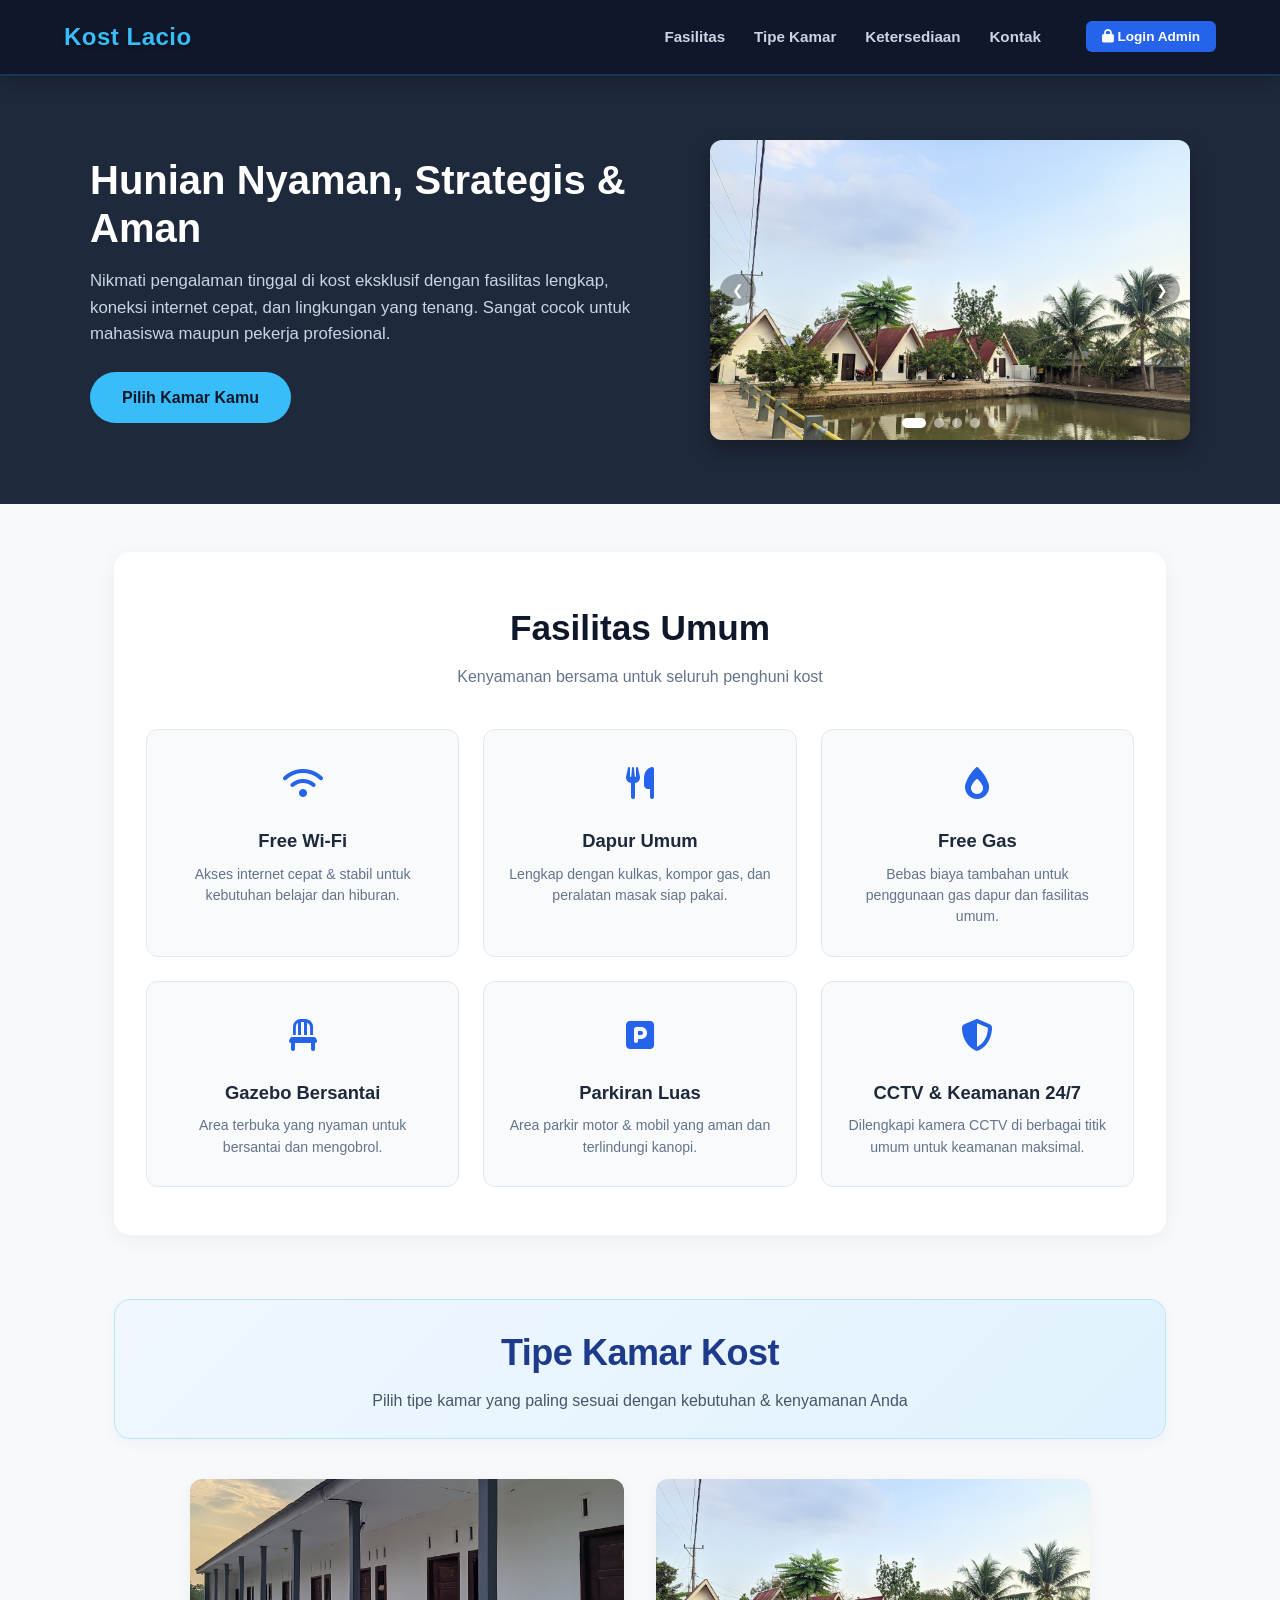
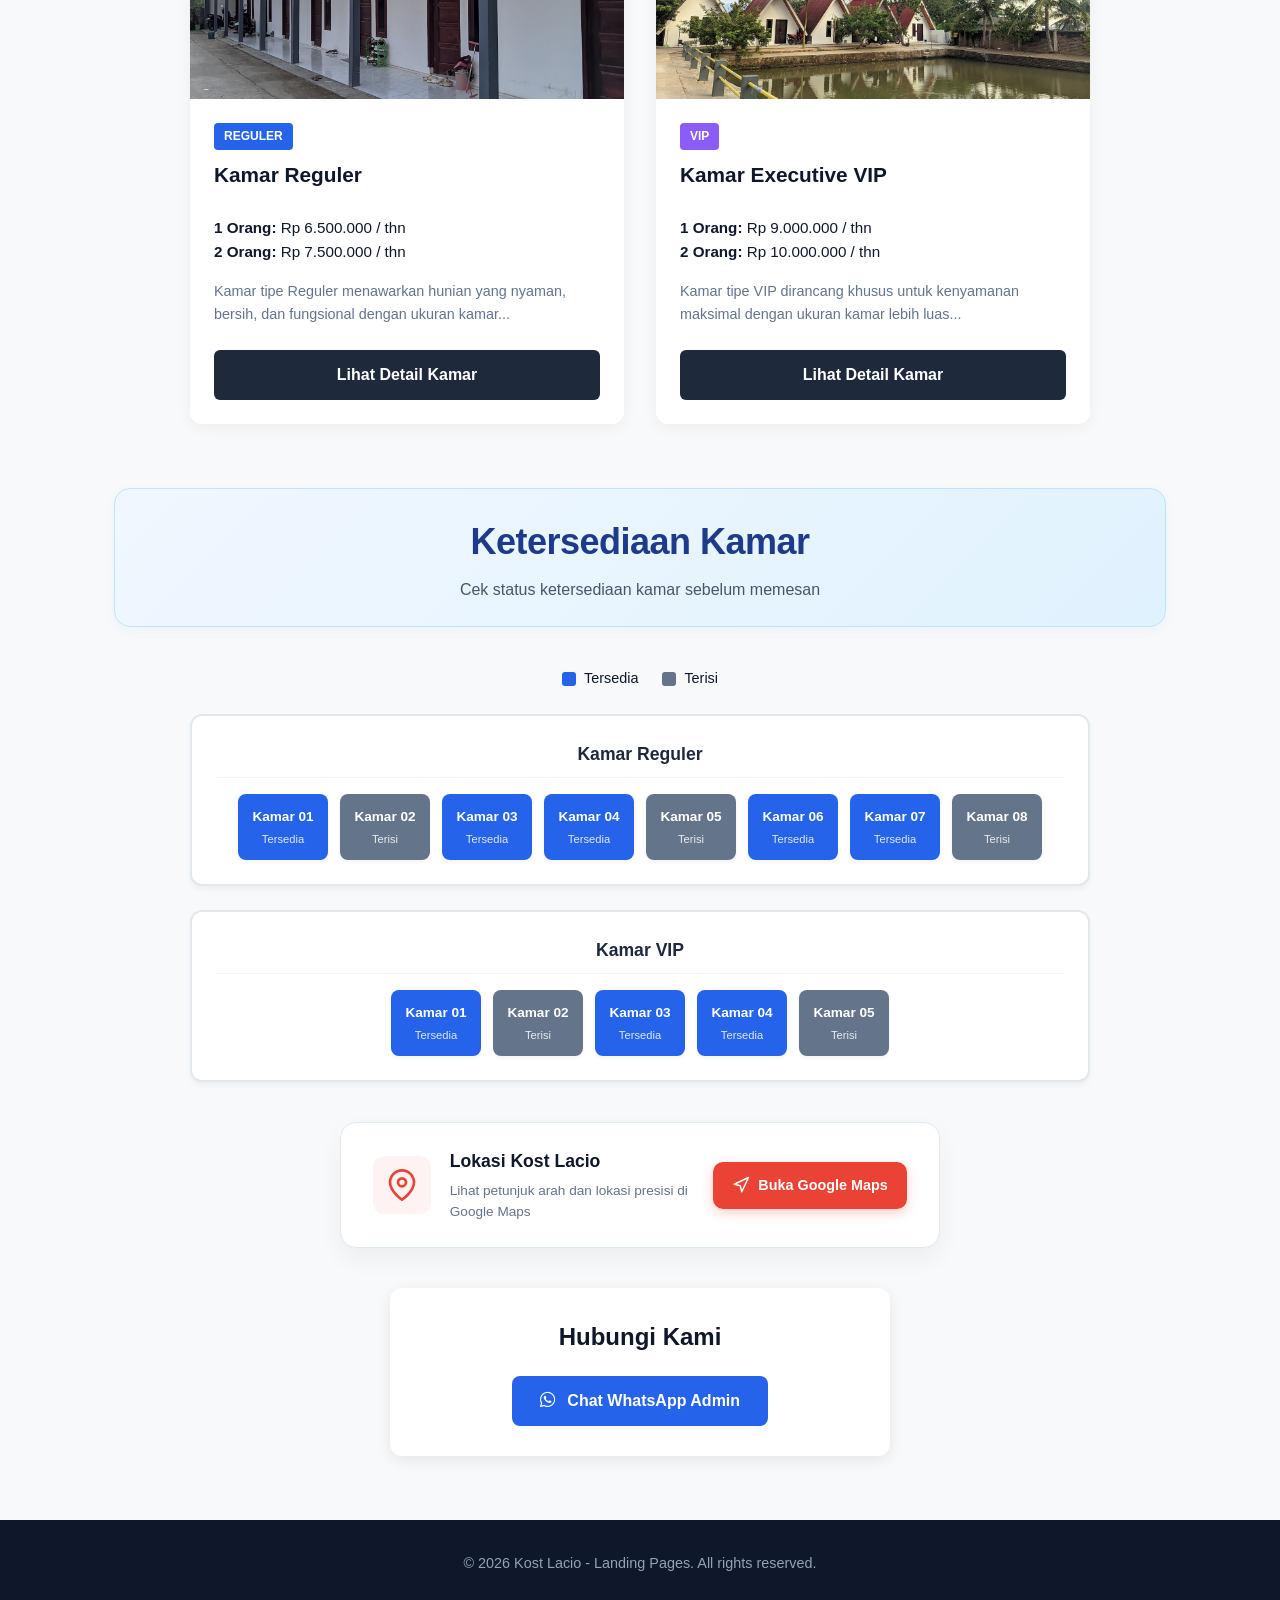
==== Frontend/index.html @ b0e67c7b "Update frontend: modal form kamar baru tanpa reload" ====
<!DOCTYPE html>
<html lang="id">

<head>
    <meta charset="UTF-8">
    <meta name="viewport" content="width=device-width, initial-scale=1.0">
    <title>Sistem Informasi & Manajemen Kost - Kost Lacio</title>
    <link rel="stylesheet" href="assets/css/style.css">
    <link rel="stylesheet" href="https://cdnjs.cloudflare.com/ajax/libs/font-awesome/6.4.0/css/all.min.css">

    <!-- Open Graph / WhatsApp Preview -->
    <meta property="og:title" content="Kost Exquisite - Hunian Nyaman & Strategis">
    <meta property="og:description"
        content="Sewa kamar kost eksklusif dengan fasilitas lengkap, Wi-Fi cepat, dan lokasi strategis.">
    <meta property="og:image" content="assets/images/hero-bg.jpg">
</head>

<body>

    <!-- Header & Navigasi -->
    <header>
        <div class="logo">Kost Lacio</div>

        <button class="menu-toggle" id="mobile-menu" aria-label="Toggle Navigation">
            <span class="bar"></span>
            <span class="bar"></span>
            <span class="bar"></span>
        </button>

        <nav>
            <ul id="nav-list">
                <li><a href="#fasilitas">Fasilitas</a></li>
                <li><a href="#kamar">Tipe Kamar</a></li>
                <li><a href="#ketersediaan">Ketersediaan</a></li>
                <li><a href="#kontak">Kontak</a></li>

                <!-- PERUBAHAN: Tombol Login & Logout Admin dipindahkan ke Navbar Kanan Atas -->
                <li class="nav-admin-item">
                    <button id="btnOpenLogin" class="btn-admin-nav"
                        onclick="const modalOpen = document.getElementById('loginModal') || document.getElementById('LoginModal'); modalOpen.classList.remove('hidden'); modalOpen.style.setProperty('display', 'flex', 'important');">
                        <i class="fas fa-lock"></i> Login Admin
                    </button>
                    <button id="btnLogoutAdmin" class="btn-admin-nav btn-logout admin-only hidden"
                        onclick="logoutAdmin()">
                        <i class="fas fa-sign-out-alt"></i> Keluar Admin
                    </button>
                </li>
            </ul>
        </nav>
    </header>

    <!-- Hero / Profile Section -->
    <section class="hero-profile">
        <div class="hero-container">
            <div class="hero-text">
                <h1>Hunian Nyaman, Strategis & Aman</h1>
                <p>Nikmati pengalaman tinggal di kost eksklusif dengan fasilitas lengkap, koneksi internet cepat, dan
                    lingkungan yang tenang. Sangat cocok untuk mahasiswa maupun pekerja profesional.</p>
                <a href="#kamar" class="btn-cta">Pilih Kamar Kamu</a>
            </div>
            <div class="hero-image-box">
                <!-- List 5 Gambar -->
                <div class="hero-slide active">
                    <img class="img-hero-1" src="assets/images/hero/hero-1.jpeg" alt="Profil Kost Lacio 1"
                        onerror="this.src='https://via.placeholder.com/500x350?text=Foto+Profil+1'">
                </div>
                <div class="hero-slide">
                    <img class="img-hero-2" src="assets/images/hero/hero-2.jpeg" alt="Profil Kost Lacio 2"
                        onerror="this.src='https://via.placeholder.com/500x350?text=Foto+Profil+2'">
                </div>
                <div class="hero-slide">
                    <img class="img-hero-3" src="assets/images/hero/hero-3.jpeg" alt="Profil Kost Lacio 3"
                        onerror="this.src='https://via.placeholder.com/500x350?text=Foto+Profil+3'">
                </div>
                <div class="hero-slide">
                    <img class="img-hero-4" src="assets/images/hero/hero-4.jpeg" alt="Profil Kost Lacio 4"
                        onerror="this.src='https://via.placeholder.com/500x350?text=Foto+Profil+4'">
                </div>
                <div class="hero-slide">
                    <img class="img-hero-5" src="assets/images/hero/hero-5.jpeg" alt="Profil Kost Lacio 5"
                        onerror="this.src='https://via.placeholder.com/500x350?text=Foto+Profil+5'">
                </div>

                <!-- Tombol Navigasi Panah Kiri/Kanan -->
                <button class="slider-btn prev-btn" onclick="moveSlide(-1)">&#10094;</button>
                <button class="slider-btn next-btn" onclick="moveSlide(1)">&#10095;</button>

                <!-- Indicator Dots -->
                <div class="slider-dots">
                    <span class="dot active" onclick="currentSlide(0)"></span>
                    <span class="dot" onclick="currentSlide(1)"></span>
                    <span class="dot" onclick="currentSlide(2)"></span>
                    <span class="dot" onclick="currentSlide(3)"></span>
                    <span class="dot" onclick="currentSlide(4)"></span>
                </div>
            </div>
        </div>
    </section>

    <div class="container">

        <!-- 1. Section Fasilitas -->
        <section class="facilities-section-main" id="fasilitas">
            <div class="section-header-center">
                <h2>Fasilitas Umum</h2>
                <p>Kenyamanan bersama untuk seluruh penghuni kost</p>
            </div>

            <div class="facilities-grid">
                <div class="facility-card">
                    <div class="facility-icon"><i class="fas fa-wifi"></i></div>
                    <h3>Free Wi-Fi</h3>
                    <p>Akses internet cepat & stabil untuk kebutuhan belajar dan hiburan.</p>
                </div>

                <div class="facility-card">
                    <div class="facility-icon"><i class="fas fa-utensils"></i></div>
                    <h3>Dapur Umum</h3>
                    <p>Lengkap dengan kulkas, kompor gas, dan peralatan masak siap pakai.</p>
                </div>

                <div class="facility-card">
                    <div class="facility-icon"><i class="fas fa-burn"></i></div>
                    <h3>Free Gas</h3>
                    <p>Bebas biaya tambahan untuk penggunaan gas dapur dan fasilitas umum.</p>
                </div>

                <div class="facility-card">
                    <div class="facility-icon"><i class="fas fa-chair"></i></div>
                    <h3>Gazebo Bersantai</h3>
                    <p>Area terbuka yang nyaman untuk bersantai dan mengobrol.</p>
                </div>

                <div class="facility-card">
                    <div class="facility-icon"><i class="fas fa-parking"></i></div>
                    <h3>Parkiran Luas</h3>
                    <p>Area parkir motor & mobil yang aman dan terlindungi kanopi.</p>
                </div>

                <div class="facility-card">
                    <div class="facility-icon"><i class="fas fa-shield-alt"></i></div>
                    <h3>CCTV & Keamanan 24/7</h3>
                    <p>Dilengkapi kamera CCTV di berbagai titik umum untuk keamanan maksimal.</p>
                </div>
            </div>
        </section>

        <!-- 2. Section Tipe Kamar (Reguler & VIP) -->
        <section id="kamar" style="margin-top: 4rem;">
            <div class="section-title-badge">
                <h2>Tipe Kamar Kost</h2>
                <p>Pilih tipe kamar yang paling sesuai dengan kebutuhan & kenyamanan Anda</p>
            </div>

            <div class="room-grid-two">
                <!-- Kamar Reguler -->
                <div class="room-card">
                    <img src="assets/images/rooms/reguler-1.jpeg" alt="Kamar Reguler"
                        onerror="this.src='https://via.placeholder.com/500x300?text=Kamar+Reguler'">
                    <div class="room-card-body">
                        <span class="badge-type badge-reguler">Reguler</span>
                        <h3>Kamar Reguler</h3>

                        <div class="room-price-info" style="margin: 1rem 0; font-size: 0.95rem;">
                            <div>
                                <strong>1 Orang:</strong>
                                <span id="harga-reguler-1">Rp 6.500.000</span> <span>/ thn</span>
                            </div>
                            <div>
                                <strong>2 Orang:</strong>
                                <span id="harga-reguler-2">Rp 7.500.000</span> <span>/ thn</span>
                            </div>
                        </div>

                        <p style="font-size: 0.9rem; color: #64748b; margin-bottom: 1.5rem;">Kamar tipe Reguler
                            menawarkan hunian yang nyaman, bersih, dan fungsional dengan ukuran kamar...</p>

                        <a href="pages/detail-reguler.html" class="btn-detail">Lihat Detail Kamar</a>
                    </div>
                </div>

                <!-- Kamar VIP -->
                <div class="room-card">
                    <img src="assets/images/rooms/vip-1.jpeg" alt="Kamar VIP"
                        onerror="this.src='https://via.placeholder.com/500x300?text=Kamar+VIP'">
                    <div class="room-card-body">
                        <span class="badge-type badge-vip">VIP</span>
                        <h3>Kamar Executive VIP</h3>

                        <div class="room-price-info" style="margin: 1rem 0; font-size: 0.95rem;">
                            <div>
                                <strong>1 Orang:</strong>
                                <span id="harga-vip-1">Rp 9.000.000</span> <span>/ thn</span>
                            </div>
                            <div>
                                <strong>2 Orang:</strong>
                                <span id="harga-vip-2">Rp 10.000.000</span> <span>/ thn</span>
                            </div>
                        </div>

                        <p style="font-size: 0.9rem; color: #64748b; margin-bottom: 1.5rem;">Kamar tipe VIP dirancang
                            khusus untuk kenyamanan maksimal dengan ukuran kamar lebih luas...</p>

                        <a href="pages/detail-vip.html" class="btn-detail">Lihat Detail Kamar</a>
                    </div>
                </div>
            </div>
        </section>

        <!-- 3. Section Ketersediaan (Denah Kamar) -->
        <section id="ketersediaan" class="rooms-section" style="margin-top: 4rem;">
            <div class="section-title-badge">
                <h2>Ketersediaan Kamar</h2>
                <p>Cek status ketersediaan kamar sebelum memesan</p>
            </div>

            <!-- Legenda Status -->
            <div class="status-legend">
                <div class="legend-item">
                    <span class="status-dot status-available"></span>
                    <span>Tersedia</span>
                </div>
                <div class="legend-item">
                    <span class="status-dot status-occupied"></span>
                    <span>Terisi</span>
                </div>
            </div>

            <!-- Wadah Denah Kamar -->
            <div class="denah-container">
                <div class="denah-box">
                    <h3 class="denah-title">Kamar Reguler</h3>
                    <div id="grid-reguler" class="door-grid"></div>
                </div>

                <div class="denah-box">
                    <h3 class="denah-title">Kamar VIP</h3>
                    <div id="grid-vip" class="door-grid"></div>
                </div>
            </div>

            <div class="admin-controls admin-only hidden" style="margin: 30px 0; text-align: center;">
                <button id="btnSaveAdmin" class="btn-save" onclick="saveRoomChanges()"
                    style="background-color: #22c55e; color: white; padding: 12px 24px; border: none; border-radius: 8px; cursor: pointer; font-weight: bold; font-size: 15px;">
                    Simpan Perubahan ke Database
                </button>
            </div>
        </section>

        <!-- Section Lokasi Google Maps -->
        <div class="location-card">
            <div class="location-icon">
                <svg xmlns="http://www.w3.org/2000/svg" width="32" height="32" viewBox="0 0 24 24" fill="none"
                    stroke="#ea4335" stroke-width="2" stroke-linecap="round" stroke-linejoin="round">
                    <path d="M21 10c0 7-9 13-9 13s-9-6-9-13a9 9 0 0 1 18 0z"></path>
                    <circle cx="12" cy="10" r="3"></circle>
                </svg>
            </div>
            <div class="location-info">
                <h3>Lokasi Kost Lacio</h3>
                <p>Lihat petunjuk arah dan lokasi presisi di Google Maps</p>
            </div>
            <a href="https://maps.app.goo.gl/49SnFGxSw6eWuuzE7" target="_blank" rel="noopener" class="btn-maps">
                <svg xmlns="http://www.w3.org/2000/svg" width="18" height="18" viewBox="0 0 24 24" fill="none"
                    stroke="currentColor" stroke-width="2" stroke-linecap="round" stroke-linejoin="round">
                    <polygon points="3 11 22 2 13 21 11 13 3 11"></polygon>
                </svg>
                Buka Google Maps
            </a>
        </div>

        <!-- 4. Section Kontak -->
        <section id="kontak" class="contact-section" style="margin-top: 2rem;">
            <div class="contact-card">
                <h2>Hubungi Kami</h2>

                <a href="#" id="btn-wa-contact" target="_blank" rel="noopener" class="btn-blue-wa">
                    <i class="fab fa-whatsapp"></i> Chat WhatsApp Admin
                </a>
            </div>
        </section>

    </div>

    <!-- Footer -->
    <footer>
        <p>&copy; 2026 Kost Lacio - Landing Pages. All rights reserved.</p>

        <!-- Indicator Status Mode Admin di Footer -->
        <div id="adminBadge" class="admin-badge admin-only hidden">
            ⚙️ Anda sedang dalam Mode Admin
        </div>
    </footer>

    <!-- Modal Login -->
    <div id="loginModal" class="modal-overlay hidden">
        <div class="modal-card">
            <h3>Login Admin Kost</h3>
            <form id="formLogin">
                <input type="text" placeholder="Username" required>
                <input type="password" placeholder="Password" required>
                <div class="modal-actions">
                    <button type="submit" id="btnLoginAction">Masuk</button>
                    <button type="button" class="btn-close" id="btnCloseModal"
                        onclick="const modalClose = document.getElementById('loginModal') || document.getElementById('LoginModal'); modalClose.classList.add('hidden'); modalClose.style.setProperty('display', 'none', 'important');">
                        Batal
                    </button>
                </div>
            </form>
        </div>
    </div>

    <div id="customAlertModal" class="custom-modal-overlay hidden">
        <div class="custom-modal-box">
            <div id="customModalIcon" class="custom-modal-icon"></div>
            <h3 id="customModalTitle" class="custom-modal-title">Notifikasi</h3>
            <p id="customModalMessage" class="custom-modal-message">Pesan notifikasi di sini.</p>
            <button id="customModalBtn" class="custom-modal-btn" onclick="closeCustomAlert()">OK</button>
        </div>
    </div>

    <!-- Modal Pop-up Zoom Foto (Universal) -->
    <div id="imageZoomModal" class="image-zoom-modal" onclick="closeImageZoom()">
        <span class="image-zoom-close" onclick="closeImageZoom()">&times;</span>
        <img id="zoomedImage" src="" alt="Zoomed Image" onclick="event.stopPropagation()">
    </div>

    <!-- Modal Tambah Kamar -->
    <div id="modalTambahKamar" class="modal-overlay hidden">
        <div class="modal-content">
            <div class="modal-header">
                <h3 id="modalTitle">Tambah Kamar Baru</h3>
                <button class="btn-close" onclick="closeModalTambah()">&times;</button>
            </div>
            <form id="formTambahKamar" onsubmit="submitModalKamarBaru(event)">
                <div class="form-group">
                    <label>Tipe Kamar</label>
                    <input type="text" id="inputTipeKmr" name="tipe_Kmr" readonly class="input-readonly">
                </div>
                <div class="form-group">
                    <label>Nomor Kamar</label>
                    <input type="text" id="inputNoKmr" name="no_Kmr" placeholder="Contoh: 07" required
                        autocomplete="off">
                </div>
                <div class="form-group">
                    <label>Status Ketersediaan</label>
                    <select id="inputKeterangan" name="Keterangan">
                        <option value="Tersedia" selected>Tersedia</option>
                        <option value="tidak Tersedia">tidak Tersedia</option>
                    </select>
                </div>
                <div class="form-row">
                    <div class="form-group">
                        <label>Harga 1 Orang (Rp)</label>
                        <input type="number" id="inputHarga1" name="harga_1_org" required>
                    </div>
                    <div class="form-group">
                        <label>Harga 2 Orang (Rp)</label>
                        <input type="number" id="inputHarga2" name="harga_2_org" required>
                    </div>
                </div>
                <div class="modal-footer">
                    <button type="button" class="btn-cancel" onclick="closeModalTambah()">Batal</button>
                    <button type="submit" class="btn-submit">Simpan Kamar</button>
                </div>
            </form>
        </div>
    </div>

    <!-- Script JavaScript External -->
    <script src="assets/js/config.js"></script>
    <script src="assets/js/main.js"></script>
    <script>
        // Inline Script Khusus Menu Navigation Mobile
        document.addEventListener('DOMContentLoaded', () => {
            const menuToggle = document.getElementById('mobile-menu');
            const navList = document.getElementById('nav-list');

            if (menuToggle && navList) {
                menuToggle.addEventListener('click', () => {
                    menuToggle.classList.toggle('is-active');
                    navList.classList.toggle('active');
                });

                document.querySelectorAll('nav a').forEach(link => {
                    link.addEventListener('click', (e) => {
                        menuToggle.classList.remove('is-active');
                        navList.classList.remove('active');

                        const targetId = link.getAttribute('href');
                        if (targetId.startsWith('#')) {
                            const targetSection = document.querySelector(targetId);
                            if (targetSection) {
                                e.preventDefault();
                                targetSection.scrollIntoView({
                                    behavior: 'smooth'
                                });
                            }
                        }
                    });
                });
            }
        });
    </script>
</body>

</html>
---- Frontend/assets/css/style.css ----
/* ==========================================================================
        1. RESET & VARIABLES
        ========================================================================== */
        :root {
            /* Color Palette */
            --primary-color: #2563eb;       /* Primary Blue */
            --primary-hover: #1d4ed8;
            --secondary-color: #1e293b;     /* Dark Slate */
            --secondary-hover: #334155;
            --accent-color: #38bdf8;        /* Light Blue */
            --bg-light: #f8f9fa;
            --bg-card: #ffffff;
            --text-dark: #0f172a;
            --text-muted: #64748b;
            --text-light: #f1f5f9;
            
            /* Status Colors */
            --status-kosong: #2563eb;       
            --status-terisi: #64748b;

            /* Typography & Spacing */
            --font-main: 'Segoe UI', Tahoma, Geneva, Verdana, sans-serif;
            --radius-sm: 6px;
            --radius-md: 8px;
            --radius-lg: 12px;
            --radius-xl: 16px;
            --shadow-sm: 0 2px 5px rgba(0, 0, 0, 0.05);
            --shadow-md: 0 4px 15px rgba(0, 0, 0, 0.05);
            --shadow-lg: 0 8px 25px rgba(0, 0, 0, 0.1);
        }

        * {
            margin: 0;
            padding: 0;
            box-sizing: border-box;
            font-family: var(--font-main);
        }

        html {
            scroll-behavior: smooth;
        }

        body {
            background-color: var(--bg-light);
            color: var(--text-dark);
            line-height: 1.6;
        }

        a {
            text-decoration: none;
            color: inherit;
        }

        /* ==========================================================================
        2. NAVBAR & HEADER
        ========================================================================== */
            header {
            background-color: #0f172a;
            color: #fff;
            padding: 1.1rem 5%;
            display: flex;
            justify-content: space-between;
            align-items: center;
            position: sticky;
            top: 0;
            z-index: 1000;
            border-bottom: 2px solid rgba(56, 189, 248, 0.2); 
            box-shadow: 0 4px 20px rgba(0, 0, 0, 0.25);
            backdrop-filter: blur(8px);
        }

        header .logo {
            font-size: 1.5rem;
            font-weight: 800;
            color: var(--accent-color);
            letter-spacing: 0.5px;
            text-shadow: 0 2px 4px rgba(0, 0, 0, 0.3);
        }

        nav ul {
            display: flex;
            list-style: none;
            gap: 1.8rem;
            align-items: center;
            margin: 0;
            padding: 0;
        }

        nav a {
            color: #cbd5e1;
            font-weight: 600;
            font-size: 0.95rem;
            transition: color 0.3s, transform 0.2s;
            display: inline-block;
        }

        nav a:hover {
            color: var(--accent-color);
            transform: translateY(-1px);
        }

        /* Tombol Hamburger (Awalnya tersembunyi di layar laptop/desktop) */
        .menu-toggle {
            display: none;
            flex-direction: column;
            justify-content: space-between;
            width: 30px;
            height: 21px;
            background: transparent;
            border: none;
            cursor: pointer;
            padding: 0;
            z-index: 1001;
        }

        .menu-toggle .bar {
            height: 3px;
            width: 100%;
            background-color: #ffffff;
            border-radius: 10px;
            transition: all 0.3s ease-in-out;
        }

        /* Animasi perubahan ikon garis tiga menjadi silang (X) */
        .menu-toggle.is-active .bar:nth-child(1) {
            transform: translateY(9px) rotate(45deg);
        }

        .menu-toggle.is-active .bar:nth-child(2) {
            opacity: 0;
        }

        .menu-toggle.is-active .bar:nth-child(3) {
            transform: translateY(-9px) rotate(-45deg);
        }

        /* ==========================================================================
        3. HERO / PROFILE SECTION (SLIDER FOTO)
        ========================================================================== */
        .hero-profile {
            background-color: var(--secondary-color);
            color: white;
            padding: 4rem 5%;
        }

        .hero-container {
            max-width: 1100px;
            margin: 0 auto;
            display: flex;
            align-items: center;
            gap: 2.5rem;
        }

        .hero-text {
            flex: 1;
        }

        .hero-text h1 {
            font-size: 2.5rem;
            margin-bottom: 1rem;
            line-height: 1.2;
        }

        .hero-text p {
            font-size: 1.05rem;
            color: #cbd5e1;
            margin-bottom: 1.5rem;
        }

        .hero-text .btn-cta {
            background-color: var(--accent-color);
            color: var(--text-dark);
            padding: 0.8rem 2rem;
            font-weight: bold;
            border-radius: 30px;
            font-size: 1rem;
            display: inline-block;
            transition: 0.3s;
        }

        .hero-text .btn-cta:hover {
            background-color: #0284c7;
            color: white;
        }

        /* Container Slider Foto */
        .hero-image-box {
            flex: 1;
            max-width: 480px;
            height: 300px;
            position: relative;
            overflow: hidden;
            border-radius: var(--radius-lg);
            box-shadow: 0 10px 20px rgba(0,0,0,0.3);
        }

        .hero-slide {
            display: none;
            width: 100%;
            height: 100%;
        }

        .hero-slide.active {
            display: block;
            animation: fadeIn 0.8s ease-in-out;
        }

        .hero-slide img {
            width: 100%;
            height: 100%;
            object-fit: cover;
        }

        .hero-slide img.img-hero-1 { object-position: top; }
        .hero-slide img.img-hero-2 { object-position: center 40%; }
        .hero-slide img.img-hero-3 { object-position: center 70%; }
        .hero-slide img.img-hero-4 { object-position: center 70%; }
        .hero-slide img.img-hero-5 { object-position: center 70%; }

        /* Indicator Dots Slider */
        .slider-dots {
            position: absolute;
            bottom: 12px;
            left: 50%;
            transform: translateX(-50%);
            display: flex;
            gap: 8px;
            z-index: 10;
        }

        .dot {
            width: 10px;
            height: 10px;
            background-color: rgba(255, 255, 255, 0.5);
            border-radius: 50%;
            cursor: pointer;
            transition: all 0.3s ease;
        }

        .dot.active {
            background-color: #ffffff;
            width: 24px;
            border-radius: 10px;
        }

        /* Navigasi Prev/Next */
        .slider-btn {
            position: absolute;
            top: 50%;
            transform: translateY(-50%);
            background: rgba(0, 0, 0, 0.3);
            color: white;
            border: none;
            padding: 8px 12px;
            cursor: pointer;
            border-radius: 50%;
            font-size: 14px;
            transition: 0.3s;
            z-index: 10;
            user-select: none;
        }

        .slider-btn:hover { background: rgba(0, 0, 0, 0.7); }
        .prev-btn { left: 10px; }
        .next-btn { right: 10px; }

        @keyframes fadeIn {
            from { opacity: 0.4; }
            to { opacity: 1; }
        }

        /* ==========================================================================
        4. LAYOUT, CONTAINER & DESAIN JUDUL SEKSI
        ========================================================================== */
        .container {
            max-width: 1100px;
            margin: 3rem auto;
            padding: 0 1.5rem;
        }

        /* Header Badge untuk Seksi Tipe Kamar & Ketersediaan Kamar */
        .section-title-badge {
            text-align: center;
            background: linear-gradient(135deg, #f0f7ff 0%, #e0f2fe 100%);
            border: 1px solid #bae6fd;
            padding: 1.5rem 2rem;
            border-radius: var(--radius-xl);
            margin-bottom: 2.5rem;
            box-shadow: 0 4px 12px rgba(37, 99, 235, 0.05);
        }

        .section-title-badge h2 {
            font-size: 2.25rem;
            font-weight: 800;
            color: #1e3a8a;
            margin: 0 0 0.4rem 0;
            letter-spacing: -0.5px;
        }

        .section-title-badge p {
            font-size: 1rem;
            color: #475569;
            margin: 0;
            font-weight: 500;
        }

        .btn-back {
            display: inline-flex;
            align-items: center;
            gap: 0.5rem;
            margin-bottom: 1.5rem;
            color: var(--text-muted);
            font-weight: 600;
            transition: color 0.3s, transform 0.2s;
        }

        .btn-back:hover {
            color: var(--primary-color);
            transform: translateX(-3px);
        }

        /* ==========================================================================
        5. FASILITAS UMUM (LANDING PAGE)
        ========================================================================== */
        .facilities-section-main {
            background: #ffffff;
            padding: 3rem 2rem;
            border-radius: var(--radius-xl);
            box-shadow: 0 4px 20px rgba(0, 0, 0, 0.05);
            margin: 2rem 0;
        }

        .section-header-center {
            text-align: center;
            margin-bottom: 2.5rem;
        }

        .section-header-center h2 {
            font-size: 2.2rem;
            font-weight: 800;
            color: #0f172a;
            margin-bottom: 0.5rem;
        }

        .section-header-center p {
            font-size: 1rem;
            color: #64748b;
            margin: 0;
        }

        .facilities-grid {
            display: grid;
            grid-template-columns: repeat(3, 1fr);
            gap: 1.5rem;
        }

        .facility-card {
            background: #f8fafc;
            border: 1px solid #e2e8f0;
            border-radius: var(--radius-lg);
            padding: 1.8rem 1.5rem;
            text-align: center;
            transition: transform 0.2s ease, box-shadow 0.2s ease;
        }

        .facility-card:hover {
            transform: translateY(-4px);
            box-shadow: 0 8px 16px rgba(0, 0, 0, 0.06);
            border-color: #cbd5e1;
        }

        .facility-icon {
            font-size: 2rem;
            color: var(--primary-color);
            margin-bottom: 1rem;
        }

        .facility-card h3 {
            font-size: 1.15rem;
            font-weight: 700;
            color: #1e293b;
            margin-bottom: 0.5rem;
        }

        .facility-card p {
            font-size: 0.88rem;
            color: #64748b;
            line-height: 1.5;
            margin: 0;
        }

        /* ==========================================================================
        6. TIPE KAMAR LANDING PAGE (REGULER & VIP)
        ========================================================================== */
        .room-types-section {
            margin: 3rem 0;
        }

        .room-grid-two {
            display: grid;
            grid-template-columns: repeat(auto-fit, minmax(320px, 1fr));
            gap: 2rem;
            max-width: 900px;
            margin: 0 auto;
        }

        .room-card {
            background: var(--bg-card);
            border-radius: var(--radius-lg);
            overflow: hidden;
            box-shadow: var(--shadow-md);
            transition: transform 0.3s, box-shadow 0.3s;
            display: flex;
            flex-direction: column;
        }

        .room-card:hover {
            transform: translateY(-5px);
            box-shadow: var(--shadow-lg);
        }

        .room-card img {
            width: 100%;
            height: 220px;
            object-fit: cover;
        }

        .room-card-body {
            padding: 1.5rem;
            display: flex;
            flex-direction: column;
            flex-grow: 1;
        }

        .badge-type {
            align-self: flex-start;
            padding: 0.25rem 0.75rem;
            border-radius: 20px;
            font-size: 0.8rem;
            font-weight: bold;
            margin-bottom: 0.5rem;
            text-transform: uppercase;
        }

        .room-card h3 {
            font-size: 1.3rem;
            color: var(--text-dark);
            margin-bottom: 0.5rem;
        }

        .room-price {
            font-size: 1.25rem;
            font-weight: bold;
            color: var(--primary-color);
            margin-bottom: 1rem;
        }

        .room-price span {
            font-size: 0.85rem;
            color: var(--text-muted);
            font-weight: normal;
        }

        .btn-detail {
            margin-top: auto;
            display: block;
            text-align: center;
            background-color: var(--secondary-color);
            color: #fff;
            padding: 0.75rem;
            border-radius: var(--radius-sm);
            font-weight: 600;
            transition: background 0.3s;
        }

        .btn-detail:hover {
            background-color: #06b6d4;
        }

        /* ==========================================================================
        7. STATUS KETERSEDIAAN KAMAR / DENAH
        ========================================================================== */
        .room-availability-section {
            margin-top: 4rem;
        }

        .status-container {
            background: var(--bg-card);
            padding: 2.5rem;
            border-radius: var(--radius-lg);
            box-shadow: var(--shadow-md);
        }

        .status-legend {
            display: flex;
            justify-content: center;
            gap: 1.5rem;
            margin-bottom: 1.5rem;
        }

        .legend-item {
            display: flex;
            align-items: center;
            gap: 0.5rem;
            font-size: 0.9rem;
        }

        .status-dot {
            width: 14px;
            height: 14px;
            border-radius: 3px;
            display: inline-block;
        }

        .status-dot.status-available { background-color: var(--status-kosong); }
        .status-dot.status-occupied { background-color: var(--status-terisi); }

        .denah-container {
            display: flex;
            flex-direction: column;
            gap: 1.5rem;
            max-width: 900px;
            margin: 0 auto;
        }

        .denah-box {
            background-color: #ffffff;
            border: 2px solid #e2e8f0;
            border-radius: 12px;
            padding: 1.5rem;
            box-shadow: 0 4px 6px -1px rgba(0, 0, 0, 0.05);
        }

        .denah-title {
            font-size: 1.1rem;
            font-weight: 600;
            margin-bottom: 1rem;
            color: #1e293b;
            border-bottom: 1px solid #f1f5f9;
            padding-bottom: 0.5rem;
            text-align: center;
        }

        .door-grid {
            display: flex;
            flex-wrap: wrap;
            justify-content: center;
            gap: 0.75rem;
        }

        .door-card {
            width: 90px;
            background-color: var(--status-kosong);
            color: #ffffff;
            border-radius: 8px;
            padding: 0.75rem 0.5rem;
            text-align: center;
            box-shadow: 0 2px 4px rgba(0, 0, 0, 0.05);
            transition: transform 0.2s, box-shadow 0.2s;
            cursor: default;
        }

        .door-card:hover {
            transform: translateY(-2px);
            box-shadow: 0 4px 8px rgba(0, 0, 0, 0.1);
        }

        .door-card.kosong, 
        .door-card.available { background-color: var(--status-kosong); }

        .door-card.terisi, 
        .door-card.occupied { background-color: var(--status-terisi); }

        .door-card .room-number {
            font-size: 0.85rem;
            font-weight: bold;
        }

        .door-card .room-status {
            font-size: 0.7rem;
            margin-top: 0.2rem;
            opacity: 0.85;
        }

        /* ==========================================================================
        8. DETAIL PAGE (GRID KAMAR & GALERI SEJAJAR)
        ========================================================================== */
        .detail-grid {
            display: grid;
            grid-template-columns: 1fr;
            gap: 1.5rem 2rem;
            background: var(--bg-card);
            padding: 2.5rem;
            border-radius: var(--radius-lg);
            box-shadow: var(--shadow-md);
            align-items: start;
        }

        @media (min-width: 768px) {
            .detail-grid {
                grid-template-columns: 1fr 1fr;
            }
        }

        /* --- SISI KIRI: GALERI FOTO 3 TINGKAT --- */
        .gallery-container {
            display: flex;
            flex-direction: column;
            gap: 12px;
            width: 100%;
        }

        .main-img-wrapper {
            width: 100%;
            height: 285px;
        }

        .main-img-wrapper .main-img {
            width: 100%;
            height: 100%;
            object-fit: cover;
            border-radius: 10px;
            box-shadow: 0 4px 10px rgba(0, 0, 0, 0.08);
        }

        .photo-grid-portrait {
            display: grid;
            grid-template-columns: repeat(3, 1fr);
            gap: 10px;
        }

        .photo-grid-portrait .grid-item {
            height: 250px;
        }

        .photo-grid-portrait .grid-item img {
            width: 100%;
            height: 100%;
            object-fit: cover;
            border-radius: 8px;
            cursor: pointer;
            transition: transform 0.2s ease, opacity 0.2s ease;
        }

        .photo-grid-portrait .grid-item img:hover {
            transform: translateY(-2px);
            opacity: 0.9;
        }

        .bottom-img-wrapper {
            width: 100%;
            height: 285px;
        }

        .bottom-img-wrapper .bottom-img {
            width: 100%;
            height: 100%;
            object-fit: cover;
            border-radius: 10px;
            box-shadow: 0 4px 10px rgba(0, 0, 0, 0.08);
            cursor: pointer;
            transition: transform 0.2s ease;
        }

        .bottom-img-wrapper .bottom-img:hover {
            transform: translateY(-2px);
        }

        /* --- SISI KANAN: INFORMASI KAMAR --- */
        .info-container {
            display: flex;
            flex-direction: column;
        }

        .badge-reguler, 
        .badge-vip {
            display: inline-block;
            color: white;
            font-size: 0.75rem;
            font-weight: 700;
            padding: 4px 10px;
            border-radius: 4px;
            width: fit-content;
            margin-bottom: 0.5rem;
            text-transform: uppercase;
        }

        .badge-reguler { background-color: var(--primary-color); }
        .badge-vip { background-color: #8b5cf6; }

        .info-container h1 {
            font-size: 1.8rem;
            color: var(--text-dark);
            margin-bottom: 1rem;
            font-weight: 800;
            line-height: 1.3;
        }

        .price-box {
            background: #f8fafc;
            border: 1px solid #e2e8f0;
            border-radius: var(--radius-md);
            padding: 1rem;
            margin-bottom: 1.2rem;
        }

        .description-card,
        .facilities-section {
            margin-bottom: 1rem;
        }

        .description-card .section-title,
        .facilities-section .section-title {
            font-size: 1rem;
            font-weight: 700;
            color: #1e293b;
            margin-bottom: 0.5rem;
        }

        .description-card p {
            font-size: 0.92rem;
            color: #475569;
            line-height: 1.6;
        }

        .facility-list {
            list-style: none;
            display: grid;
            grid-template-columns: repeat(auto-fit, minmax(180px, 1fr));
            gap: 0.6rem;
            margin-bottom: 0;
            padding: 0;
        }

        .facility-list li {
            font-size: 0.88rem;
            color: #334155;
            background: #f8fafc;
            padding: 0.5rem 0.7rem;
            border-radius: var(--radius-sm);
            border: 1px solid #f1f5f9;
            display: flex;
            align-items: center;
            gap: 8px;
            font-weight: 500;
        }

        .facility-list li::before {
            content: "✓";
            color: var(--primary-color);
            font-weight: bold;
        }

        /* --- TOMBOL WHATSAPP BAWAH --- */
        .btn-whatsapp {
            grid-column: 1 / -1;
            margin-top: 0.8rem;
            display: flex;
            align-items: center;
            justify-content: center;
            gap: 0.5rem;
            width: 100%;
            text-align: center;
            background-color: #06b6d4;
            color: white;
            text-decoration: none;
            padding: 1rem;
            border-radius: var(--radius-md);
            font-weight: bold;
            font-size: 1.05rem;
            transition: background 0.3s, transform 0.2s;
            border: none;
            cursor: pointer;
            box-shadow: 0 4px 12px rgba(6, 182, 212, 0.25);
        }

        .btn-whatsapp:hover {
            background-color: #0891b2;
            transform: translateY(-2px);
        }

        /* ==========================================================================
        9. KONTAK SECTION
        ========================================================================== */
        .contact-section {
            padding: 0px 0;
            text-align: center;
        }

        .contact-card {
            max-width: 500px;
            margin: 30px auto 0;
            padding: 30px;
            background-color: #ffffff;
            border-radius: 12px;
            box-shadow: 0 4px 15px rgba(0, 0, 0, 0.08);
        }

        .contact-icon {
            font-size: 3rem;
            color: #25d366;
            margin-bottom: 15px;
        }

        .btn-blue-wa {
            display: inline-block;
            margin-top: 20px;
            padding: 12px 28px;
            background-color: var(--primary-color);
            color: #ffffff;
            font-weight: 600;
            font-size: 1rem;
            border-radius: 8px;
            text-decoration: none;
            transition: background-color 0.3s ease, transform 0.2s ease;
        }

        .btn-blue-wa:hover {
            background-color: var(--primary-hover);
            transform: translateY(-2px);
            color: #ffffff;
        }

        .btn-blue-wa i {
            margin-right: 8px;
            font-size: 1.1rem;
        }

            /* ==========================================================================
    10. FOOTER & RESPONSIVE DESIGN (UPDATED)
    ========================================================================== */
    footer {
        background-color: var(--text-dark);
        color: #94a3b8;
        text-align: center;
        padding: 2rem 1rem;
        margin-top: 4rem;
        font-size: 0.9rem;
    }

    .admin-footer-link {
        margin-top: 0.2rem;
    }

    .btn-admin-login {
        display: inline-flex;
        align-items: center;
        gap: 0.4rem;
        color: #38bdf8 !important; /* Warna terang cyan agar kelihatan jelas */
        font-size: 0.85rem;
        font-weight: 600;
        text-decoration: none;
        padding: 0.4rem 0.9rem;
        border-radius: 8px;
        border: 1px solid rgba(56, 189, 248, 0.4);
        background-color: rgba(56, 189, 248, 0.1);
        transition: all 0.2s ease-in-out;
        cursor: pointer;
    }

    .btn-admin-login:hover {
        background-color: #38bdf8;
        color: #0f172a !important;
        box-shadow: 0 0 12px rgba(56, 189, 248, 0.4);
    }

    /* Tablet & Layar Sedang */
    @media (max-width: 992px) {
        .facilities-grid {
            grid-template-columns: repeat(2, 1fr);
        }
    }

    /* Mode HP / Mobile */
    @media (max-width: 768px) {
        /* Wajib relative agar dropdown nav ul menempel tepat di bawah header */
        header {
            position: relative;
            flex-direction: row;
            justify-content: space-between;
            align-items: center;
            padding: 1rem 5%;
            text-align: left;
        }

        /* Paksa tampilkan tombol hamburger di HP */
        .menu-toggle {
            display: flex !important;
            margin-left: auto;
        }

        /* Mengubah menu horizontal menjadi dropdown melayang di bawah header */
        nav ul {
            position: absolute;
            top: 100%;
            left: 0;
            width: 100%;
            background-color: #0f172a;
            flex-direction: column;
            align-items: center;
            gap: 0;
            max-height: 0; /* Tersembunyi saat awal */
            overflow: hidden;
            transition: max-height 0.4s ease-in-out;
            border-bottom: 2px solid rgba(56, 189, 248, 0.2);
        }

        /* Saat tombol diklik (ditambah kelas 'active' lewat JavaScript) */
        nav ul.active {
            max-height: 350px;
            box-shadow: 0 10px 15px rgba(0, 0, 0, 0.3);
        }

        nav ul li {
            width: 100%;
            text-align: center;
        }

        nav a {
            display: block;
            padding: 0.9rem 0;
            width: 100%;
            border-top: 1px solid rgba(255, 255, 255, 0.08);
            font-size: 0.95rem;
        }

        nav a:hover {
            background-color: rgba(56, 189, 248, 0.1);
        }

        /* Layout Konten Lainnya untuk Layar HP */
        .hero-container {
            flex-direction: column;
            text-align: center;
            gap: 1.5rem;
        }

        .hero-text h1 {
            font-size: 1.8rem;
        }

        .hero-text p {
            font-size: 0.95rem;
        }

        .hero-image-box {
            width: 100%;
            max-width: 100%;
        }

        .hero-image-box img {
            height: 220px;
        }

        .container {
            padding: 0 1rem;
            margin: 2rem auto;
        }

        .status-container,
        .contact-section,
        .detail-grid {
            padding: 1.5rem 1rem;
        }

        .room-grid-two {
            grid-template-columns: 1fr;
        }

        .facility-list {
            grid-template-columns: 1fr;
        }
    }

    /* Layar HP Kecil */
    @media (max-width: 576px) {
        .facilities-grid {
            grid-template-columns: 1fr;
        }

        .section-header-center h2 {
            font-size: 1.75rem;
        }

        .section-title-badge {
            padding: 1.2rem 1rem;
            border-radius: 12px;
        }

        .section-title-badge h2 {
            font-size: 1.65rem;
        }

        .section-title-badge p {
            font-size: 0.88rem;
        }
        }

        html {
            scroll-behavior: smooth;
        }

        /* 2. Beri jarak offset agar judul section tidak tertutup oleh Header */
        section, 
        #fasilitas, 
        #tipe-kamar, 
        #harga, 
        #ketersediaan, 
        #kontak {
            scroll-margin-top: 20px; /* Sesuaikan dengan tinggi header Anda */
        }

        /* ==========================================
    CARDS LOKASI GOOGLE MAPS
    ========================================== */
    .location-card {
        background-color: #ffffff;
        max-width: 600px;
        margin: 2.5rem auto; /* Memberi jarak atas & bawah antara kamar dan WA */
        padding: 1.5rem 2rem;
        border-radius: 16px;
        box-shadow: 0 10px 25px rgba(0, 0, 0, 0.05);
        display: flex;
        align-items: center;
        justify-content: space-between;
        gap: 1.2rem;
        border: 1px solid #e2e8f0;
        transition: transform 0.3s ease, box-shadow 0.3s ease;
    }

    .location-card:hover {
        transform: translateY(-3px);
        box-shadow: 0 15px 30px rgba(0, 0, 0, 0.08);
    }

    .location-icon {
        background-color: #fef2f2;
        padding: 0.8rem;
        border-radius: 12px;
        display: flex;
        align-items: center;
        justify-content: center;
        flex-shrink: 0;
    }

    .location-info {
        text-align: left;
        flex-grow: 1;
    }

    .location-info h3 {
        margin: 0 0 0.25rem 0;
        font-size: 1.1rem;
        color: #0f172a;
        font-weight: 700;
    }

    .location-info p {
        margin: 0;
        font-size: 0.85rem;
        color: #64748b;
    }

    /* Tombol Google Maps */
    .btn-maps {
        display: inline-flex;
        align-items: center;
        gap: 0.5rem;
        background-color: #ea4335; /* Warna khas Google Maps */
        color: #ffffff;
        padding: 0.75rem 1.2rem;
        border-radius: 10px;
        text-decoration: none;
        font-weight: 600;
        font-size: 0.9rem;
        white-space: nowrap;
        transition: background-color 0.2s ease, transform 0.2s ease;
        box-shadow: 0 4px 12px rgba(234, 67, 53, 0.25);
    }

    .btn-maps:hover {
        background-color: #d93025;
        transform: scale(1.02);
    }

    /* Penyesuaian Tampilan HP / Mobile */
    @media (max-width: 640px) {
        .location-card {
            flex-direction: column;
            text-align: center;
            padding: 1.5rem 1rem;
            margin: 2rem 1rem;
        }

        .location-info {
            text-align: center;
        }

        .btn-maps {
            width: 100%;
            justify-content: center;
        }
    }

    /* ==========================================================================
    11. MODAL LOGIN ADMIN (POP-UP)
    ========================================================================== */

    /* Overlay latar belakang melayang & memenuhi layar */
    .modal-overlay {
        position: fixed;
        top: 0;
        left: 0;
        width: 100vw;
        height: 100vh;
        background-color: rgba(15, 23, 42, 0.75); /* Latar belakang gelap transparan */
        display: flex;
        justify-content: center;
        align-items: center;
        z-index: 9999; /* Memastikan modal di atas semua elemen lain */
        backdrop-filter: blur(4px); /* Efek blur halus */
        opacity: 1;
        transition: opacity 0.3s ease;
    }

    /* Jika modal tersembunyi via kelas 'hidden' atau 'd-none' */
    .modal-overlay.hidden,
    .modal-overlay.d-none {
        display: none !important;
    }

    /* Kartu Box Modal Pop-up */
    .modal-card {
        background: #ffffff;
        padding: 2rem;
        border-radius: var(--radius-lg);
        box-shadow: 0 20px 25px -5px rgba(0, 0, 0, 0.3), 0 10px 10px -5px rgba(0, 0, 0, 0.04);
        width: 90%;
        max-width: 400px;
        display: flex;
        flex-direction: column;
        gap: 1.2rem;
        text-align: center;
        color: var(--text-dark);
        animation: modalSlideDown 0.3s cubic-bezier(0.16, 1, 0.3, 1);
    }

    .modal-card h3 {
        font-size: 1.35rem;
        font-weight: 700;
        color: var(--secondary-color);
        margin-bottom: 0.25rem;
    }

    /* Input Form di dalam Modal */
    .modal-card input[type="text"],
    .modal-card input[type="password"] {
        width: 100%;
        padding: 0.75rem 1rem;
        border: 1px solid #cbd5e1;
        border-radius: var(--radius-sm);
        font-size: 0.95rem;
        outline: none;
        transition: border-color 0.2s, box-shadow 0.2s;
        box-sizing: border-box;
    }

    .modal-card input:focus {
        border-color: var(--primary-color);
        box-shadow: 0 0 0 3px rgba(37, 99, 235, 0.15);
    }

    /* Container Tombol Aksi */
    .modal-card .modal-actions {
        display: flex;
        gap: 0.75rem;
        margin-top: 0.5rem;
    }

    /* General Button Modal */
    .modal-card button,
    .modal-card input[type="submit"] {
        flex: 1;
        padding: 0.75rem 1rem;
        border: none;
        border-radius: var(--radius-sm);
        font-weight: 600;
        font-size: 0.95rem;
        cursor: pointer;
        transition: background-color 0.2s, transform 0.1s;
    }

    /* Tombol Masuk / Submit */
    .modal-card button[type="submit"],
    .modal-card .btn-submit,
    #btnLoginAction {
        background-color: var(--primary-color);
        color: #ffffff;
    }

    .modal-card button[type="submit"]:hover,
    .modal-card .btn-submit:hover,
    #btnLoginAction:hover {
        background-color: var(--primary-hover);
    }

    /* Tombol Batal / Close */
    .modal-card .btn-close,
    .modal-card button[type="button"] {
        background-color: #f1f5f9;
        color: var(--text-muted);
    }

    .modal-card .btn-close:hover,
    .modal-card button[type="button"]:hover {
        background-color: #e2e8f0;
        color: var(--text-dark);
    }

    /* Animasi Kemunculan Modal */
    @keyframes modalSlideDown {
        from {
            opacity: 0;
            transform: translateY(-30px) scale(0.95);
        }
        to {
            opacity: 1;
            transform: translateY(0) scale(1);
        }
    }

    .hidden {
        display: none !important;
    }

    /* Kustomisasi tampilan badge mode admin jika muncul */
    .admin-controls {
        display: flex;
        justify-content: center;
        align-items: center;
        gap: 10px;
        margin: 20px 0;
        width: 100%;
    }

    /* Tampilan badge admin agar di tengah */
    .admin-badge {
        display: inline-block;
        margin: 10px auto;
        text-align: center;
    }

    /* Overlay Latar Belakang Modal */
    .custom-modal-overlay {
        position: fixed;
        top: 0;
        left: 0;
        width: 100%;
        height: 100%;
        background-color: rgba(0, 0, 0, 0.5);
        backdrop-filter: blur(4px);
        display: flex;
        justify-content: center;
        align-items: center;
        z-index: 9999;
        opacity: 1;
        transition: opacity 0.3s ease;
    }

    .custom-modal-overlay.hidden {
        display: none !important;
    }

    /* Kotak Modal */
    .custom-modal-box {
        background: #ffffff;
        padding: 24px;
        border-radius: 12px;
        box-shadow: 0 10px 25px rgba(0,0,0,0.2);
        width: 90%;
        max-width: 380px;
        text-align: center;
        animation: popupScale 0.3s ease-out;
    }

    @keyframes popupScale {
        from { transform: scale(0.8); opacity: 0; }
        to { transform: scale(1); opacity: 1; }
    }

    /* Judul & Pesan */
    .custom-modal-title {
        font-size: 1.25rem;
        font-weight: bold;
        color: #1e293b;
        margin-bottom: 8px;
    }

    .custom-modal-message {
        font-size: 0.95rem;
        color: #64748b;
        margin-bottom: 20px;
    }

    /* Tombol OK */
    .custom-modal-btn {
        background-color: #2563eb;
        color: white;
        border: none;
        padding: 10px 24px;
        font-size: 0.95rem;
        border-radius: 6px;
        cursor: pointer;
        font-weight: 600;
        transition: background-color 0.2s;
    }

    .custom-modal-btn:hover {
        background-color: #1d4ed8;
    }

    /* 1. Mencegah foto terlihat buram/blur di browser */
    .detail-image img, 
    .room-image img {
        image-rendering: -webkit-optimize-contrast; /* Optimasi ketajaman di Chrome/Safari */
        image-rendering: crisp-edges;
        object-fit: cover;
        cursor: pointer; /* Memberikan indikator bawaan kursor tangan saat di-hover */
        transition: transform 0.3s ease, filter 0.3s ease;
    }

    /* Efek indikator visual saat foto di-hover mouse */
    .detail-image img:hover, 
    .room-image img:hover {
        transform: scale(1.02); /* Sedikit membesar sebagai penanda bisa diklik */
        filter: brightness(0.95);
    }

    /* 2. Styling Pop-up Zoom (Modal Lightbox) */
    .image-zoom-modal {
        display: none;
        position: fixed;
        z-index: 9999;
        top: 0;
        left: 0;
        width: 100%;
        height: 100%;
        background-color: rgba(0, 0, 0, 0.85);
        backdrop-filter: blur(5px);
        justify-content: center;
        align-items: center;
        cursor: zoom-out;
    }

    .image-zoom-modal img {
        max-width: 90%;
        max-height: 90%;
        border-radius: 8px;
        box-shadow: 0 10px 25px rgba(0, 0, 0, 0.5);
        transform: scale(0.9);
        transition: transform 0.3s ease;
    }

    .image-zoom-modal.active img {
        transform: scale(1);
    }

    /* Tombol Tutup (X) */
    .image-zoom-close {
        position: absolute;
        top: 20px;
        right: 30px;
        color: #fff;
        font-size: 35px;
        font-weight: bold;
        cursor: pointer;
    }

    .nav-admin-item {
    margin-left: 1rem;
}

.btn-admin-nav {
    background-color: #2563eb;
    color: #ffffff;
    border: none;
    padding: 0.5rem 1rem;
    border-radius: 6px;
    font-weight: 600;
    font-size: 0.85rem;
    cursor: pointer;
    transition: background-color 0.2s ease;
    display: inline-flex;
    align-items: center;
    gap: 6px;
}

.btn-admin-nav:hover {
    background-color: #1d4ed8;
}

.btn-admin-nav.btn-logout {
    background-color: #ef4444;
}

.btn-admin-nav.btn-logout:hover {
    background-color: #dc2626;
}

/* Card Tambah Kamar Khusus Admin */
.add-room-card {
    border: 2px dashed #3b82f6 !important;
    background-color: rgba(59, 130, 246, 0.05);
    color: #3b82f6;
    display: flex;
    flex-direction: column;
    align-items: center;
    justify-content: center;
    cursor: pointer;
    transition: all 0.2s ease;
}

.add-room-card:hover {
    background-color: rgba(59, 130, 246, 0.15);
    transform: scale(1.03);
}

/* Tombol Aksi Edit & Hapus */
.btn-action-edit, .btn-action-delete {
    background: #ffffff;
    border: 1px solid #e2e8f0;
    border-radius: 6px;
    padding: 4px 8px;
    cursor: pointer;
    font-size: 14px;
    transition: background 0.2s;
}

.btn-action-edit:hover {
    background: #e0f2fe;
}

.btn-action-delete:hover {
    background: #fee2e2;
}

.modal-overlay {
  position: fixed;
  top: 0;
  left: 0;
  width: 100%;
  height: 100%;
  background: rgba(0, 0, 0, 0.6);
  display: flex;
  align-items: center;
  justify-content: center;
  z-index: 9999;
}
.modal-overlay.hidden {
  display: none !important;
}
.modal-content {
  background: #ffffff;
  width: 90%;
  max-width: 450px;
  border-radius: 12px;
  padding: 24px;
  box-shadow: 0 10px 25px rgba(0,0,0,0.2);
}
.modal-header {
  display: flex;
  justify-content: space-between;
  align-items: center;
  margin-bottom: 18px;
}
.btn-close {
  background: none;
  border: none;
  font-size: 24px;
  cursor: pointer;
}
.form-group {
  margin-bottom: 14px;
  display: flex;
  flex-direction: column;
}
.form-group label {
  font-size: 13px;
  font-weight: 600;
  margin-bottom: 6px;
  color: #334155;
}
.form-group input, .form-group select {
  padding: 10px;
  border: 1px solid #cbd5e1;
  border-radius: 6px;
  font-size: 14px;
}
.input-readonly {
  background-color: #f1f5f9;
  color: #64748b;
  cursor: not-allowed;
}
.form-row {
  display: grid;
  grid-template-columns: 1fr 1fr;
  gap: 12px;
}
.modal-footer {
  display: flex;
  justify-content: flex-end;
  gap: 10px;
  margin-top: 20px;
}
.btn-cancel {
  background: #e2e8f0;
  border: none;
  padding: 8px 16px;
  border-radius: 6px;
  cursor: pointer;
}
.btn-submit {
  background: #2563eb;
  color: white;
  border: none;
  padding: 8px 16px;
  border-radius: 6px;
  cursor: pointer;
}
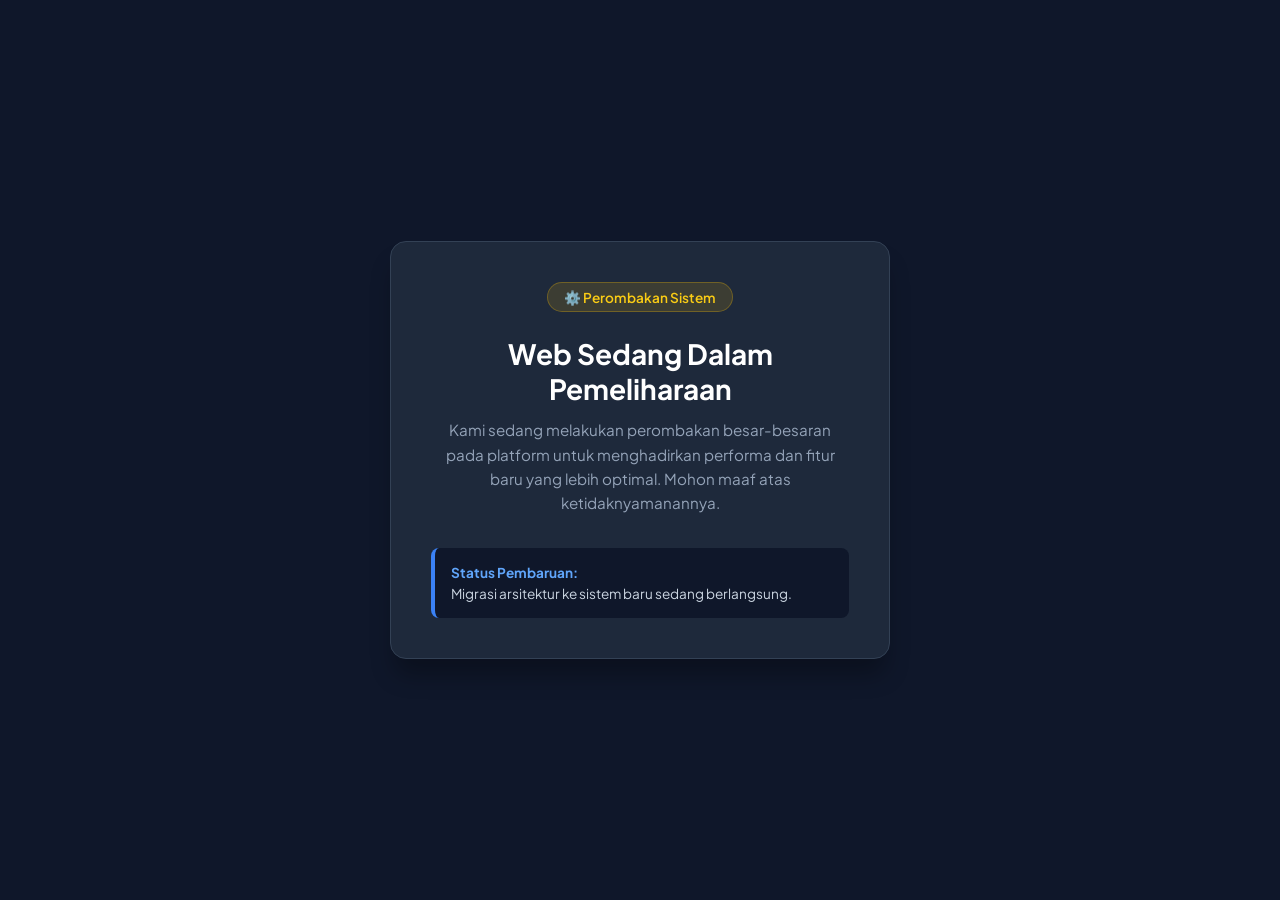
==== commit 0642bedf: "Ubah tampilan sementara ke Maintenance Page" ====
--- a/Frontend/index.html
+++ b/Frontend/index.html
@@ -1,407 +1,87 @@
 <!DOCTYPE html>
 <html lang="id">
-
 <head>
-    <meta charset="UTF-8">
-    <meta name="viewport" content="width=device-width, initial-scale=1.0">
-    <title>Sistem Informasi & Manajemen Kost - Kost Lacio</title>
-    <link rel="stylesheet" href="assets/css/style.css">
-    <link rel="stylesheet" href="https://cdnjs.cloudflare.com/ajax/libs/font-awesome/6.4.0/css/all.min.css">
-
-    <!-- Open Graph / WhatsApp Preview -->
-    <meta property="og:title" content="Kost Exquisite - Hunian Nyaman & Strategis">
-    <meta property="og:description"
-        content="Sewa kamar kost eksklusif dengan fasilitas lengkap, Wi-Fi cepat, dan lokasi strategis.">
-    <meta property="og:image" content="assets/images/hero-bg.jpg">
+  <meta charset="UTF-8">
+  <meta name="viewport" content="width=device-width, initial-scale=1.0">
+  <title>Pemberitahuan - Pemeliharaan Sistem</title>
+  <link href="https://fonts.googleapis.com/css2?family=Plus+Jakarta+Sans:wght@400;600;700&display=swap" rel="stylesheet">
+  <style>
+    * {
+      margin: 0;
+      padding: 0;
+      box-sizing: border-box;
+      font-family: 'Plus Jakarta Sans', sans-serif;
+    }
+    body {
+      background: #0f172a;
+      color: #f8fafc;
+      min-height: 100vh;
+      display: flex;
+      align-items: center;
+      justify-content: center;
+      padding: 1.5rem;
+    }
+    .card {
+      background: #1e293b;
+      border: 1px solid #334155;
+      padding: 2.5rem;
+      border-radius: 16px;
+      max-width: 500px;
+      width: 100%;
+      text-align: center;
+      box-shadow: 0 20px 25px -5px rgba(0, 0, 0, 0.3);
+    }
+    .badge {
+      display: inline-block;
+      background: rgba(234, 179, 8, 0.15);
+      color: #facc15;
+      padding: 0.35rem 1rem;
+      border-radius: 50px;
+      font-size: 0.85rem;
+      font-weight: 600;
+      margin-bottom: 1.5rem;
+      border: 1px solid rgba(234, 179, 8, 0.3);
+    }
+    h1 {
+      font-size: 1.75rem;
+      font-weight: 700;
+      margin-bottom: 0.75rem;
+      color: #ffffff;
+    }
+    p {
+      color: #94a3b8;
+      font-size: 0.95rem;
+      line-height: 1.6;
+      margin-bottom: 2rem;
+    }
+    .status-box {
+      background: #0f172a;
+      border-radius: 8px;
+      padding: 1rem;
+      text-align: left;
+      font-size: 0.85rem;
+      color: #cbd5e1;
+      border-left: 4px solid #3b82f6;
+    }
+    .status-box strong {
+      color: #60a5fa;
+      display: block;
+      margin-bottom: 0.25rem;
+    }
+  </style>
 </head>
-
 <body>
 
-    <!-- Header & Navigasi -->
-    <header>
-        <div class="logo">Kost Lacio</div>
+  <div class="card">
+    <div class="badge">⚙️ Perombakan Sistem</div>
+    <h1>Web Sedang Dalam Pemeliharaan</h1>
+    <p>Kami sedang melakukan perombakan besar-besaran pada platform untuk menghadirkan performa dan fitur baru yang lebih optimal. Mohon maaf atas ketidaknyamanannya.</p>
+    
+    <div class="status-box">
+      <strong>Status Pembaruan:</strong>
+      Migrasi arsitektur ke sistem baru sedang berlangsung.
+    </div>
+  </div>
 
-        <button class="menu-toggle" id="mobile-menu" aria-label="Toggle Navigation">
-            <span class="bar"></span>
-            <span class="bar"></span>
-            <span class="bar"></span>
-        </button>
-
-        <nav>
-            <ul id="nav-list">
-                <li><a href="#fasilitas">Fasilitas</a></li>
-                <li><a href="#kamar">Tipe Kamar</a></li>
-                <li><a href="#ketersediaan">Ketersediaan</a></li>
-                <li><a href="#kontak">Kontak</a></li>
-
-                <!-- PERUBAHAN: Tombol Login & Logout Admin dipindahkan ke Navbar Kanan Atas -->
-                <li class="nav-admin-item">
-                    <button id="btnOpenLogin" class="btn-admin-nav"
-                        onclick="const modalOpen = document.getElementById('loginModal') || document.getElementById('LoginModal'); modalOpen.classList.remove('hidden'); modalOpen.style.setProperty('display', 'flex', 'important');">
-                        <i class="fas fa-lock"></i> Login Admin
-                    </button>
-                    <button id="btnLogoutAdmin" class="btn-admin-nav btn-logout admin-only hidden"
-                        onclick="logoutAdmin()">
-                        <i class="fas fa-sign-out-alt"></i> Keluar Admin
-                    </button>
-                </li>
-            </ul>
-        </nav>
-    </header>
-
-    <!-- Hero / Profile Section -->
-    <section class="hero-profile">
-        <div class="hero-container">
-            <div class="hero-text">
-                <h1>Hunian Nyaman, Strategis & Aman</h1>
-                <p>Nikmati pengalaman tinggal di kost eksklusif dengan fasilitas lengkap, koneksi internet cepat, dan
-                    lingkungan yang tenang. Sangat cocok untuk mahasiswa maupun pekerja profesional.</p>
-                <a href="#kamar" class="btn-cta">Pilih Kamar Kamu</a>
-            </div>
-            <div class="hero-image-box">
-                <!-- List 5 Gambar -->
-                <div class="hero-slide active">
-                    <img class="img-hero-1" src="assets/images/hero/hero-1.jpeg" alt="Profil Kost Lacio 1"
-                        onerror="this.src='https://via.placeholder.com/500x350?text=Foto+Profil+1'">
-                </div>
-                <div class="hero-slide">
-                    <img class="img-hero-2" src="assets/images/hero/hero-2.jpeg" alt="Profil Kost Lacio 2"
-                        onerror="this.src='https://via.placeholder.com/500x350?text=Foto+Profil+2'">
-                </div>
-                <div class="hero-slide">
-                    <img class="img-hero-3" src="assets/images/hero/hero-3.jpeg" alt="Profil Kost Lacio 3"
-                        onerror="this.src='https://via.placeholder.com/500x350?text=Foto+Profil+3'">
-                </div>
-                <div class="hero-slide">
-                    <img class="img-hero-4" src="assets/images/hero/hero-4.jpeg" alt="Profil Kost Lacio 4"
-                        onerror="this.src='https://via.placeholder.com/500x350?text=Foto+Profil+4'">
-                </div>
-                <div class="hero-slide">
-                    <img class="img-hero-5" src="assets/images/hero/hero-5.jpeg" alt="Profil Kost Lacio 5"
-                        onerror="this.src='https://via.placeholder.com/500x350?text=Foto+Profil+5'">
-                </div>
-
-                <!-- Tombol Navigasi Panah Kiri/Kanan -->
-                <button class="slider-btn prev-btn" onclick="moveSlide(-1)">&#10094;</button>
-                <button class="slider-btn next-btn" onclick="moveSlide(1)">&#10095;</button>
-
-                <!-- Indicator Dots -->
-                <div class="slider-dots">
-                    <span class="dot active" onclick="currentSlide(0)"></span>
-                    <span class="dot" onclick="currentSlide(1)"></span>
-                    <span class="dot" onclick="currentSlide(2)"></span>
-                    <span class="dot" onclick="currentSlide(3)"></span>
-                    <span class="dot" onclick="currentSlide(4)"></span>
-                </div>
-            </div>
-        </div>
-    </section>
-
-    <div class="container">
-
-        <!-- 1. Section Fasilitas -->
-        <section class="facilities-section-main" id="fasilitas">
-            <div class="section-header-center">
-                <h2>Fasilitas Umum</h2>
-                <p>Kenyamanan bersama untuk seluruh penghuni kost</p>
-            </div>
-
-            <div class="facilities-grid">
-                <div class="facility-card">
-                    <div class="facility-icon"><i class="fas fa-wifi"></i></div>
-                    <h3>Free Wi-Fi</h3>
-                    <p>Akses internet cepat & stabil untuk kebutuhan belajar dan hiburan.</p>
-                </div>
-
-                <div class="facility-card">
-                    <div class="facility-icon"><i class="fas fa-utensils"></i></div>
-                    <h3>Dapur Umum</h3>
-                    <p>Lengkap dengan kulkas, kompor gas, dan peralatan masak siap pakai.</p>
-                </div>
-
-                <div class="facility-card">
-                    <div class="facility-icon"><i class="fas fa-burn"></i></div>
-                    <h3>Free Gas</h3>
-                    <p>Bebas biaya tambahan untuk penggunaan gas dapur dan fasilitas umum.</p>
-                </div>
-
-                <div class="facility-card">
-                    <div class="facility-icon"><i class="fas fa-chair"></i></div>
-                    <h3>Gazebo Bersantai</h3>
-                    <p>Area terbuka yang nyaman untuk bersantai dan mengobrol.</p>
-                </div>
-
-                <div class="facility-card">
-                    <div class="facility-icon"><i class="fas fa-parking"></i></div>
-                    <h3>Parkiran Luas</h3>
-                    <p>Area parkir motor & mobil yang aman dan terlindungi kanopi.</p>
-                </div>
-
-                <div class="facility-card">
-                    <div class="facility-icon"><i class="fas fa-shield-alt"></i></div>
-                    <h3>CCTV & Keamanan 24/7</h3>
-                    <p>Dilengkapi kamera CCTV di berbagai titik umum untuk keamanan maksimal.</p>
-                </div>
-            </div>
-        </section>
-
-        <!-- 2. Section Tipe Kamar (Reguler & VIP) -->
-        <section id="kamar" style="margin-top: 4rem;">
-            <div class="section-title-badge">
-                <h2>Tipe Kamar Kost</h2>
-                <p>Pilih tipe kamar yang paling sesuai dengan kebutuhan & kenyamanan Anda</p>
-            </div>
-
-            <div class="room-grid-two">
-                <!-- Kamar Reguler -->
-                <div class="room-card">
-                    <img src="assets/images/rooms/reguler-1.jpeg" alt="Kamar Reguler"
-                        onerror="this.src='https://via.placeholder.com/500x300?text=Kamar+Reguler'">
-                    <div class="room-card-body">
-                        <span class="badge-type badge-reguler">Reguler</span>
-                        <h3>Kamar Reguler</h3>
-
-                        <div class="room-price-info" style="margin: 1rem 0; font-size: 0.95rem;">
-                            <div>
-                                <strong>1 Orang:</strong>
-                                <span id="harga-reguler-1">Rp 6.500.000</span> <span>/ thn</span>
-                            </div>
-                            <div>
-                                <strong>2 Orang:</strong>
-                                <span id="harga-reguler-2">Rp 7.500.000</span> <span>/ thn</span>
-                            </div>
-                        </div>
-
-                        <p style="font-size: 0.9rem; color: #64748b; margin-bottom: 1.5rem;">Kamar tipe Reguler
-                            menawarkan hunian yang nyaman, bersih, dan fungsional dengan ukuran kamar...</p>
-
-                        <a href="pages/detail-reguler.html" class="btn-detail">Lihat Detail Kamar</a>
-                    </div>
-                </div>
-
-                <!-- Kamar VIP -->
-                <div class="room-card">
-                    <img src="assets/images/rooms/vip-1.jpeg" alt="Kamar VIP"
-                        onerror="this.src='https://via.placeholder.com/500x300?text=Kamar+VIP'">
-                    <div class="room-card-body">
-                        <span class="badge-type badge-vip">VIP</span>
-                        <h3>Kamar Executive VIP</h3>
-
-                        <div class="room-price-info" style="margin: 1rem 0; font-size: 0.95rem;">
-                            <div>
-                                <strong>1 Orang:</strong>
-                                <span id="harga-vip-1">Rp 9.000.000</span> <span>/ thn</span>
-                            </div>
-                            <div>
-                                <strong>2 Orang:</strong>
-                                <span id="harga-vip-2">Rp 10.000.000</span> <span>/ thn</span>
-                            </div>
-                        </div>
-
-                        <p style="font-size: 0.9rem; color: #64748b; margin-bottom: 1.5rem;">Kamar tipe VIP dirancang
-                            khusus untuk kenyamanan maksimal dengan ukuran kamar lebih luas...</p>
-
-                        <a href="pages/detail-vip.html" class="btn-detail">Lihat Detail Kamar</a>
-                    </div>
-                </div>
-            </div>
-        </section>
-
-        <!-- 3. Section Ketersediaan (Denah Kamar) -->
-        <section id="ketersediaan" class="rooms-section" style="margin-top: 4rem;">
-            <div class="section-title-badge">
-                <h2>Ketersediaan Kamar</h2>
-                <p>Cek status ketersediaan kamar sebelum memesan</p>
-            </div>
-
-            <!-- Legenda Status -->
-            <div class="status-legend">
-                <div class="legend-item">
-                    <span class="status-dot status-available"></span>
-                    <span>Tersedia</span>
-                </div>
-                <div class="legend-item">
-                    <span class="status-dot status-occupied"></span>
-                    <span>Terisi</span>
-                </div>
-            </div>
-
-            <!-- Wadah Denah Kamar -->
-            <div class="denah-container">
-                <div class="denah-box">
-                    <h3 class="denah-title">Kamar Reguler</h3>
-                    <div id="grid-reguler" class="door-grid"></div>
-                </div>
-
-                <div class="denah-box">
-                    <h3 class="denah-title">Kamar VIP</h3>
-                    <div id="grid-vip" class="door-grid"></div>
-                </div>
-            </div>
-
-            <div class="admin-controls admin-only hidden" style="margin: 30px 0; text-align: center;">
-                <button id="btnSaveAdmin" class="btn-save" onclick="saveRoomChanges()"
-                    style="background-color: #22c55e; color: white; padding: 12px 24px; border: none; border-radius: 8px; cursor: pointer; font-weight: bold; font-size: 15px;">
-                    Simpan Perubahan ke Database
-                </button>
-            </div>
-        </section>
-
-        <!-- Section Lokasi Google Maps -->
-        <div class="location-card">
-            <div class="location-icon">
-                <svg xmlns="http://www.w3.org/2000/svg" width="32" height="32" viewBox="0 0 24 24" fill="none"
-                    stroke="#ea4335" stroke-width="2" stroke-linecap="round" stroke-linejoin="round">
-                    <path d="M21 10c0 7-9 13-9 13s-9-6-9-13a9 9 0 0 1 18 0z"></path>
-                    <circle cx="12" cy="10" r="3"></circle>
-                </svg>
-            </div>
-            <div class="location-info">
-                <h3>Lokasi Kost Lacio</h3>
-                <p>Lihat petunjuk arah dan lokasi presisi di Google Maps</p>
-            </div>
-            <a href="https://maps.app.goo.gl/49SnFGxSw6eWuuzE7" target="_blank" rel="noopener" class="btn-maps">
-                <svg xmlns="http://www.w3.org/2000/svg" width="18" height="18" viewBox="0 0 24 24" fill="none"
-                    stroke="currentColor" stroke-width="2" stroke-linecap="round" stroke-linejoin="round">
-                    <polygon points="3 11 22 2 13 21 11 13 3 11"></polygon>
-                </svg>
-                Buka Google Maps
-            </a>
-        </div>
-
-        <!-- 4. Section Kontak -->
-        <section id="kontak" class="contact-section" style="margin-top: 2rem;">
-            <div class="contact-card">
-                <h2>Hubungi Kami</h2>
-
-                <a href="#" id="btn-wa-contact" target="_blank" rel="noopener" class="btn-blue-wa">
-                    <i class="fab fa-whatsapp"></i> Chat WhatsApp Admin
-                </a>
-            </div>
-        </section>
-
-    </div>
-
-    <!-- Footer -->
-    <footer>
-        <p>&copy; 2026 Kost Lacio - Landing Pages. All rights reserved.</p>
-
-        <!-- Indicator Status Mode Admin di Footer -->
-        <div id="adminBadge" class="admin-badge admin-only hidden">
-            ⚙️ Anda sedang dalam Mode Admin
-        </div>
-    </footer>
-
-    <!-- Modal Login -->
-    <div id="loginModal" class="modal-overlay hidden">
-        <div class="modal-card">
-            <h3>Login Admin Kost</h3>
-            <form id="formLogin">
-                <input type="text" placeholder="Username" required>
-                <input type="password" placeholder="Password" required>
-                <div class="modal-actions">
-                    <button type="submit" id="btnLoginAction">Masuk</button>
-                    <button type="button" class="btn-close" id="btnCloseModal"
-                        onclick="const modalClose = document.getElementById('loginModal') || document.getElementById('LoginModal'); modalClose.classList.add('hidden'); modalClose.style.setProperty('display', 'none', 'important');">
-                        Batal
-                    </button>
-                </div>
-            </form>
-        </div>
-    </div>
-
-    <div id="customAlertModal" class="custom-modal-overlay hidden">
-        <div class="custom-modal-box">
-            <div id="customModalIcon" class="custom-modal-icon"></div>
-            <h3 id="customModalTitle" class="custom-modal-title">Notifikasi</h3>
-            <p id="customModalMessage" class="custom-modal-message">Pesan notifikasi di sini.</p>
-            <button id="customModalBtn" class="custom-modal-btn" onclick="closeCustomAlert()">OK</button>
-        </div>
-    </div>
-
-    <!-- Modal Pop-up Zoom Foto (Universal) -->
-    <div id="imageZoomModal" class="image-zoom-modal" onclick="closeImageZoom()">
-        <span class="image-zoom-close" onclick="closeImageZoom()">&times;</span>
-        <img id="zoomedImage" src="" alt="Zoomed Image" onclick="event.stopPropagation()">
-    </div>
-
-    <!-- Modal Tambah Kamar -->
-    <div id="modalTambahKamar" class="modal-overlay hidden">
-        <div class="modal-content">
-            <div class="modal-header">
-                <h3 id="modalTitle">Tambah Kamar Baru</h3>
-                <button class="btn-close" onclick="closeModalTambah()">&times;</button>
-            </div>
-            <form id="formTambahKamar" onsubmit="submitModalKamarBaru(event)">
-                <div class="form-group">
-                    <label>Tipe Kamar</label>
-                    <input type="text" id="inputTipeKmr" name="tipe_Kmr" readonly class="input-readonly">
-                </div>
-                <div class="form-group">
-                    <label>Nomor Kamar</label>
-                    <input type="text" id="inputNoKmr" name="no_Kmr" placeholder="Contoh: 07" required
-                        autocomplete="off">
-                </div>
-                <div class="form-group">
-                    <label>Status Ketersediaan</label>
-                    <select id="inputKeterangan" name="Keterangan">
-                        <option value="Tersedia" selected>Tersedia</option>
-                        <option value="tidak Tersedia">tidak Tersedia</option>
-                    </select>
-                </div>
-                <div class="form-row">
-                    <div class="form-group">
-                        <label>Harga 1 Orang (Rp)</label>
-                        <input type="number" id="inputHarga1" name="harga_1_org" required>
-                    </div>
-                    <div class="form-group">
-                        <label>Harga 2 Orang (Rp)</label>
-                        <input type="number" id="inputHarga2" name="harga_2_org" required>
-                    </div>
-                </div>
-                <div class="modal-footer">
-                    <button type="button" class="btn-cancel" onclick="closeModalTambah()">Batal</button>
-                    <button type="submit" class="btn-submit">Simpan Kamar</button>
-                </div>
-            </form>
-        </div>
-    </div>
-
-    <!-- Script JavaScript External -->
-    <script src="assets/js/config.js"></script>
-    <script src="assets/js/main.js"></script>
-    <script>
-        // Inline Script Khusus Menu Navigation Mobile
-        document.addEventListener('DOMContentLoaded', () => {
-            const menuToggle = document.getElementById('mobile-menu');
-            const navList = document.getElementById('nav-list');
-
-            if (menuToggle && navList) {
-                menuToggle.addEventListener('click', () => {
-                    menuToggle.classList.toggle('is-active');
-                    navList.classList.toggle('active');
-                });
-
-                document.querySelectorAll('nav a').forEach(link => {
-                    link.addEventListener('click', (e) => {
-                        menuToggle.classList.remove('is-active');
-                        navList.classList.remove('active');
-
-                        const targetId = link.getAttribute('href');
-                        if (targetId.startsWith('#')) {
-                            const targetSection = document.querySelector(targetId);
-                            if (targetSection) {
-                                e.preventDefault();
-                                targetSection.scrollIntoView({
-                                    behavior: 'smooth'
-                                });
-                            }
-                        }
-                    });
-                });
-            }
-        });
-    </script>
 </body>
-
 </html>
